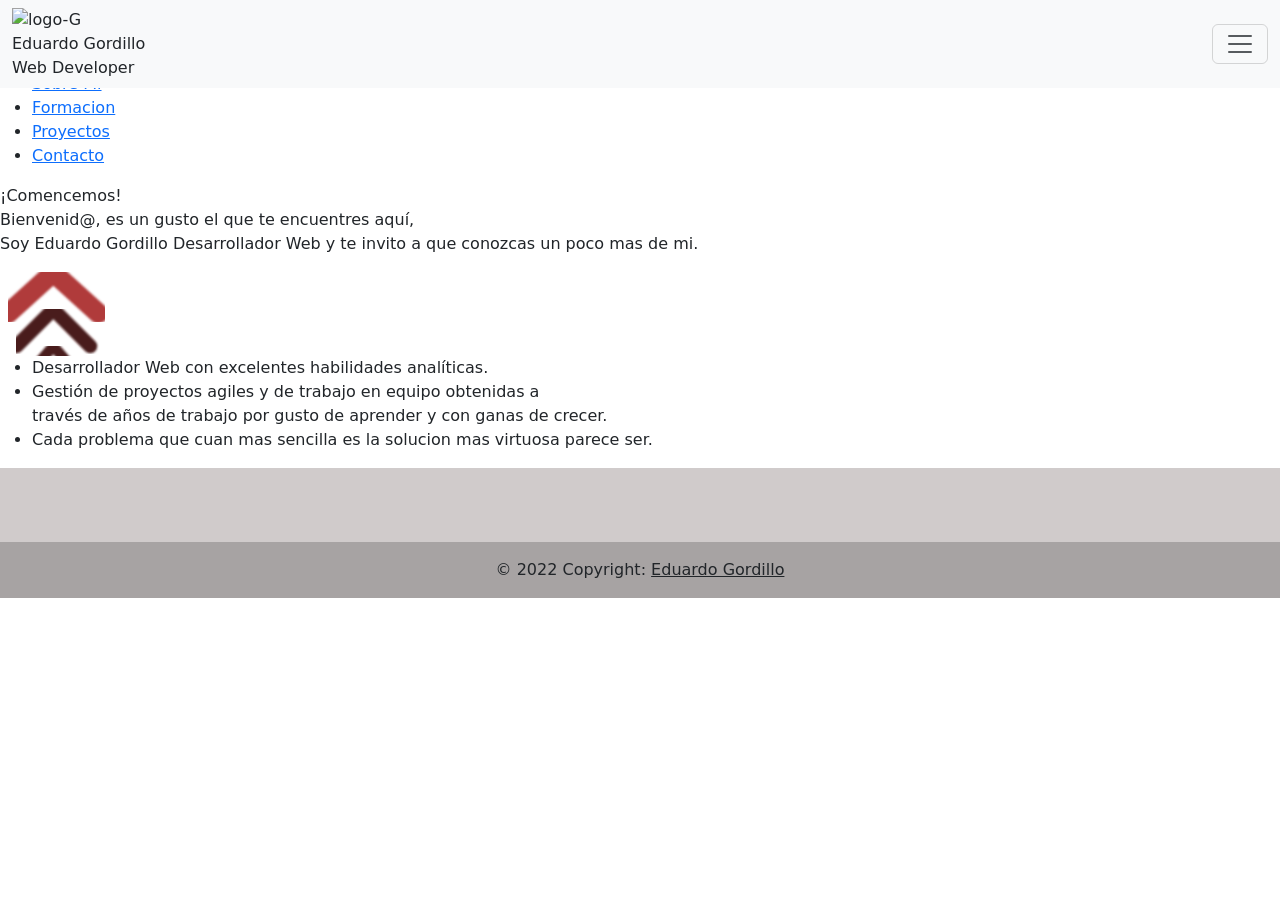
==== index.html @ 67e0288a "Cambio proyectos" ====
<head>
    <meta charset="UTF-8">
    <meta http-equiv="X-UA-Compatible" content="IE=edge">
    <meta name="viewport" content="width=device-width, initial-scale=1.0">
    <title>Portafolio_EduardoGordillo</title>
    <link rel="shortcut icon" href="/img/index/icon_G.ico">
    <link rel="stylesheet" href="/style/base/base.css">
    <link rel="stylesheet" href="/style/header.css">
    <link href="https://cdn.jsdelivr.net/npm/bootstrap@5.2.3/dist/css/bootstrap.min.css" rel="stylesheet"
        integrity="sha384-rbsA2VBKQhggwzxH7pPCaAqO46MgnOM80zW1RWuH61DGLwZJEdK2Kadq2F9CUG65" crossorigin="anonymous">

    <link
        href="https://fonts.googleapis.com/css2?family=Josefin+Sans:ital,wght@1,700&family=Montserrat:ital,wght@0,100;1,600&family=Mulish:wght@300;400;700&family=Rubik:ital,wght@1,600&display=swap"
        rel="stylesheet">


    <link rel="stylesheet" href="https://cdn.jsdelivr.net/npm/swiper@11/swiper-bundle.min.css" />


    <link rel="stylesheet" href="/style/index.css">
</head>

<body>
    <header>
        <div class="logo">
            <span class="logo__texto">
                <img class='logo__header' src="/img/index/logo-G.png" alt="logo-G">
                <div class="textos__header">
                    <div class="texto__nombre">Eduardo Gordillo</div>
                    <div class="texto__cargo">Web Developer</div>
                </div>

            </span>
            <nav class="menu">
                <ul class="menu__items">
                    <li><a class='menu__item activo' href="#">Sobre Mi</a></li>
                    <li><a class='menu__item' href="/screens/formacion.html">Formacion</a></li>
                    <li><a class='menu__item' href="/screens/proyectos.html">Proyectos</a></li>
                    <li><a class='menu__item' href="/screens/contacto.html">Contacto</a></li>

                </ul>
            </nav>
        </div>
        <nav class="navbar bg-light fixed-top">
            <div class="container-fluid">
                <span class="logo__texto">
                    <img class='logo__header' src="/img/index/logo-G.png" alt="logo-G">
                    <div class="textos__header">
                        <div class="texto__nombre">Eduardo Gordillo</div>
                        <div class="texto__cargo">Web Developer</div>
                    </div>
                </span>
                <button class="navbar-toggler boton__nav" type="button" data-bs-toggle="offcanvas"
                    data-bs-target="#offcanvasNavbar" aria-controls="offcanvasNavbar">
                    <span class="navbar-toggler-icon"></span>
                </button>
                <div class="offcanvas offcanvas-end" tabindex="-1" id="offcanvasNavbar"
                    aria-labelledby="offcanvasNavbarLabel">
                    <div class="offcanvas-header">
                        <span class="logo__texto">
                            <img class='logo__header' src="/img/index/logo-G.png" alt="logo-G">
                            <div class="textos__header">
                                <div class="texto__nombre">Eduardo Gordillo</div>
                                <div class="texto__cargo">Web Developer</div>
                            </div>

                        </span>
                        <button type="button" class="btn-close" data-bs-dismiss="offcanvas" aria-label="Close"></button>
                    </div>
                    <div class="offcanvas-body">
                        <ul class="navbar-nav justify-content-end flex-grow-1 pe-3">
                            <li class="nav-item">
                                <a class="nav-link active" aria-current="page" href="#">Sobre Mi</a>
                            </li>
                            <li class="nav-item">
                                <a class="nav-link" href="/screens/formacion.html">Formacion</a>
                            </li>
                            <li class="nav-item">
                                <a class="nav-link" href="/screens/proyectos.html">Proyectos</a>
                            </li>
                            <li class="nav-item">
                                <a class="nav-link" href="/screens/contacto.html">Contacto</a>
                            </li>

                    </div>
                </div>
            </div>
        </nav>
    </header>
    <main>
        <section class="presentacion">
            <div class="presentacion__img box">
                
            </div>
            <div class="presentacion__bienvenida box">
                <section class="bienvenida__box">
                    <div class="bienvenida__titulo flex--center">
                        <div>¡Comencemos!</div>
                    </div>
                    <div class="bienvenida__texto">
                        Bienvenid@, es un gusto el que te encuentres aquí, <br>
                        Soy Eduardo Gordillo Desarrollador Web y te invito a que conozcas un poco mas de mi.

                    </div>
                </section>

            </div>
            <div class="presentacion__svg box"><svg width="105" height="100" viewBox="0 0 128 92">
                    <defs>
                        <filter id="f1" x="0" y="0">
                            <feGaussianBlur in="SourceGraphic" stdDeviation="1" />
                        </filter>
                    </defs>
                    <polyline points="10,55 65,5 120,55  " fill="none" stroke-width="24" stroke="#b03a3a" 
                    stroke-linejoin="round" stroke-linecap="round" filter="url(#f1)" />
                    <polyline points="20,95 65,50 110,95" fill="none" stroke-width="17" stroke="#4a1c1c"
                        stroke-linejoin="miter" stroke-linecap="round" filter="url(#f1)" />
                    <polyline points="30,135 65,95 100,135" fill="none" stroke-width="13" stroke="#4a1c1c"
                        stroke-linejoin="miter" stroke-linecap="round" filter="url(#f1)" />
                </svg></div>
            <div class="presentacion__sobreMi box">
                <section class="texto__sobreMi">
                    <div class="descripcion__sobreMi box">
                        <ul class="list__sobreMi flex--center">
                            <li class="item__sobreMi box"><i class="fa-regular fa-circle-play"></i> Desarrollador Web con
                                excelentes habilidades analíticas.</li>
                            <li class="item__sobreMi box"><i class="fa-regular fa-circle-play"></i>
                                Gestión de proyectos agiles y de trabajo en equipo obtenidas a
                                <br> través de años
                                de trabajo por gusto de aprender y con ganas de crecer.
                            </li>
                            <li class="item__sobreMi box"><i class="fa-regular fa-circle-play"></i>
                                Cada problema que cuan mas sencilla es la solucion mas virtuosa parece ser.
                            </li>
                        </ul>

                    </div>

                </section>
            </div>

        </section>


    </main>
    <footer class="text-center text-white" style="background-color: #d0cbcb;">
        
        <div class="container pt-4">
        
          <section class="mb-4">
            <a
              class="btn btn-link btn-floating btn-lg text-dark m-1"
              href="https://www.facebook.com/edward.gordillo.9/?viewas=100000686899395&show_switched_toast=0&show_invite_to_follow=0&show_switched_tooltip=0&show_podcast_settings=0&show_community_transition=0&show_community_review_changes=0&show_community_rollback=0&show_follower_visibility_disclosure=0"
              role="button"
              data-mdb-ripple-color="dark"
              ><i class="fab fa-facebook-f"></i
            ></a>
      
           
      
         
            <a
              class="btn btn-link btn-floating btn-lg text-dark m-1"
              href="#!"
              role="button"
              data-mdb-ripple-color="dark"
              ><i class="fab fa-google"></i
            ></a>
      
            
            <a
              class="btn btn-link btn-floating btn-lg text-dark m-1"
              href="https://www.instagram.com/eduardo.gordillo.9/"
              role="button"
              data-mdb-ripple-color="dark"
              ><i class="fab fa-instagram"></i
            ></a>
      
            <a
              class="btn btn-link btn-floating btn-lg text-dark m-1"
              href="https://www.linkedin.com/in/eduardo-gordillo-613478229/"
              role="button"
              data-mdb-ripple-color="dark"
              ><i class="fab fa-linkedin"></i
            ></a>
          
            <a
              class="btn btn-link btn-floating btn-lg text-dark m-1"
              href="https://github.com/EduardoGordillo"
              role="button"
              data-mdb-ripple-color="dark"
              ><i class="fab fa-github"></i
            ></a>
          </section>
          
        </div>
        <div class="text-center text-dark p-3" style="background-color: rgba(0, 0, 0, 0.2);">
          © 2022 Copyright:
          <a class="text-dark" href="#">Eduardo Gordillo</a>
        </div>
   
      </footer>
    <script src="https://kit.fontawesome.com/59a418c13a.js" crossorigin="anonymous"></script>
    <script src="https://cdn.jsdelivr.net/npm/bootstrap@5.2.3/dist/js/bootstrap.bundle.min.js"
        integrity="sha384-kenU1KFdBIe4zVF0s0G1M5b4hcpxyD9F7jL+jjXkk+Q2h455rYXK/7HAuoJl+0I4"
        crossorigin="anonymous"></script>


        <script src="https://cdn.jsdelivr.net/npm/swiper@11/swiper-bundle.min.js"></script>

</body>


</html>
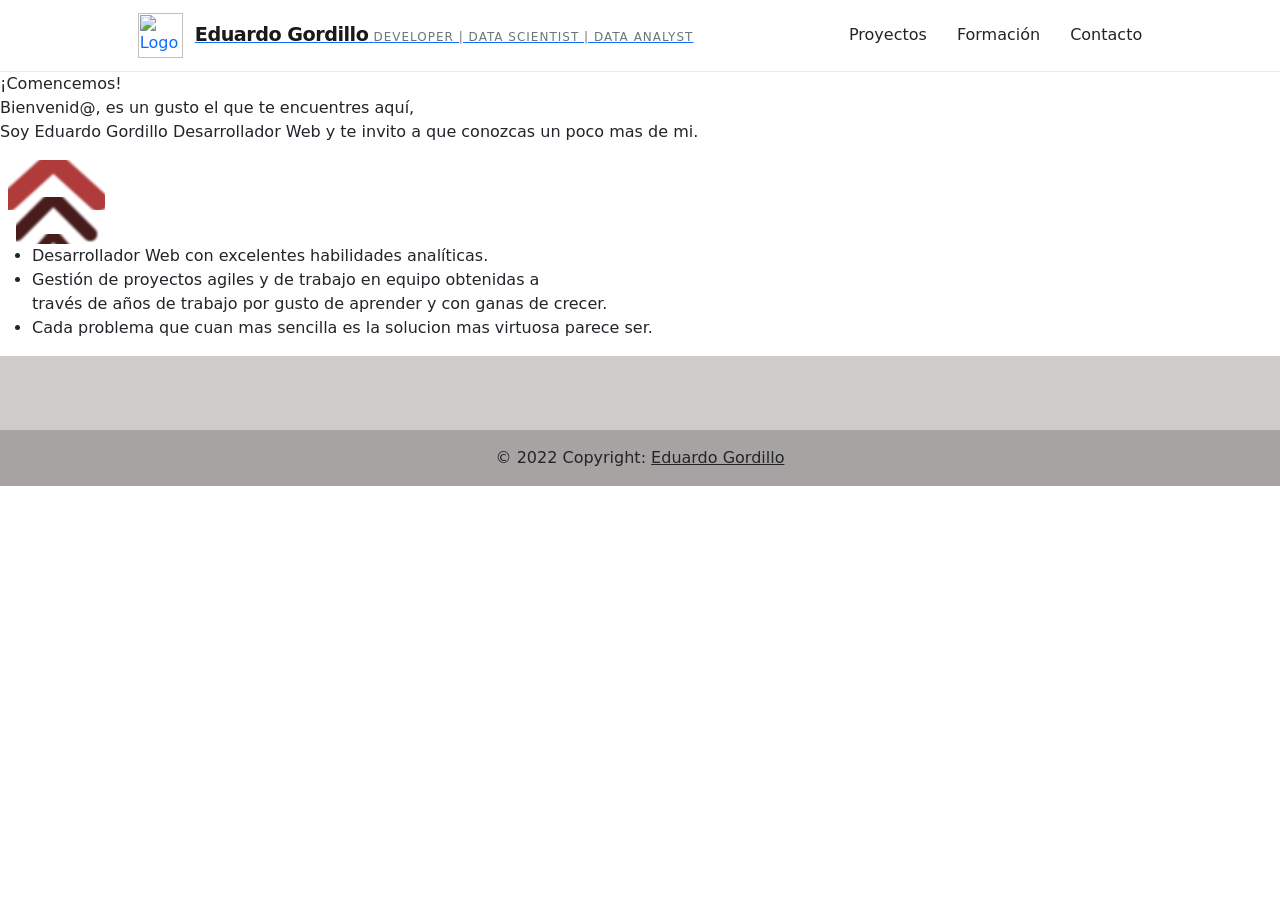
==== commit fc32af8f: "header" ====
--- a/index.html
+++ b/index.html
@@ -24,70 +24,7 @@
 
 <body>
     <header>
-        <div class="logo">
-            <span class="logo__texto">
-                <img class='logo__header' src="/img/index/logo-G.png" alt="logo-G">
-                <div class="textos__header">
-                    <div class="texto__nombre">Eduardo Gordillo</div>
-                    <div class="texto__cargo">Web Developer</div>
-                </div>
-
-            </span>
-            <nav class="menu">
-                <ul class="menu__items">
-                    <li><a class='menu__item activo' href="#">Sobre Mi</a></li>
-                    <li><a class='menu__item' href="/screens/formacion.html">Formacion</a></li>
-                    <li><a class='menu__item' href="/screens/proyectos.html">Proyectos</a></li>
-                    <li><a class='menu__item' href="/screens/contacto.html">Contacto</a></li>
-
-                </ul>
-            </nav>
-        </div>
-        <nav class="navbar bg-light fixed-top">
-            <div class="container-fluid">
-                <span class="logo__texto">
-                    <img class='logo__header' src="/img/index/logo-G.png" alt="logo-G">
-                    <div class="textos__header">
-                        <div class="texto__nombre">Eduardo Gordillo</div>
-                        <div class="texto__cargo">Web Developer</div>
-                    </div>
-                </span>
-                <button class="navbar-toggler boton__nav" type="button" data-bs-toggle="offcanvas"
-                    data-bs-target="#offcanvasNavbar" aria-controls="offcanvasNavbar">
-                    <span class="navbar-toggler-icon"></span>
-                </button>
-                <div class="offcanvas offcanvas-end" tabindex="-1" id="offcanvasNavbar"
-                    aria-labelledby="offcanvasNavbarLabel">
-                    <div class="offcanvas-header">
-                        <span class="logo__texto">
-                            <img class='logo__header' src="/img/index/logo-G.png" alt="logo-G">
-                            <div class="textos__header">
-                                <div class="texto__nombre">Eduardo Gordillo</div>
-                                <div class="texto__cargo">Web Developer</div>
-                            </div>
-
-                        </span>
-                        <button type="button" class="btn-close" data-bs-dismiss="offcanvas" aria-label="Close"></button>
-                    </div>
-                    <div class="offcanvas-body">
-                        <ul class="navbar-nav justify-content-end flex-grow-1 pe-3">
-                            <li class="nav-item">
-                                <a class="nav-link active" aria-current="page" href="#">Sobre Mi</a>
-                            </li>
-                            <li class="nav-item">
-                                <a class="nav-link" href="/screens/formacion.html">Formacion</a>
-                            </li>
-                            <li class="nav-item">
-                                <a class="nav-link" href="/screens/proyectos.html">Proyectos</a>
-                            </li>
-                            <li class="nav-item">
-                                <a class="nav-link" href="/screens/contacto.html">Contacto</a>
-                            </li>
-
-                    </div>
-                </div>
-            </div>
-        </nav>
+        <div id="main-header"></div>
     </header>
     <main>
         <section class="presentacion">
@@ -209,7 +146,7 @@
 
 
         <script src="https://cdn.jsdelivr.net/npm/swiper@11/swiper-bundle.min.js"></script>
-
+      <script src="/js/header.js"></script>
 </body>
 
 
--- a/style/header.css
+++ b/style/header.css
@@ -0,0 +1,129 @@
+/* --- Estructura Base y Reset --- */
+.main-site-header {
+    width: 100%;
+    background: rgba(255, 255, 255, 0.95); /* Un toque de transparencia */
+    backdrop-filter: blur(10px); /* Efecto de desenfoque moderno */
+    border-bottom: 1px solid rgba(0, 0, 0, 0.08);
+    padding: 0.8rem 0;
+    position: sticky; /* El header se queda arriba al hacer scroll */
+    top: 0;
+    z-index: 2000;
+    transition: all 0.3s ease;
+}
+
+.header-top {
+    display: flex;
+    justify-content: space-between;
+    align-items: center;
+    padding: 0 5%;
+    max-width: 1400px;
+    margin: 0 auto;
+}
+
+/* --- Logo y Branding --- */
+.logo {
+    display: flex;
+    align-items: center;
+    gap: 12px;
+}
+
+.logo img {
+    height: 45px;
+    width: auto;
+    object-fit: contain;
+}
+
+.logo-text .name {
+    font-weight: 800;
+    font-size: 1.2rem;
+    letter-spacing: -0.5px;
+    color: #1a1a1a;
+    margin: 0;
+}
+
+.logo-text .role {
+    font-size: 0.75rem;
+    text-transform: uppercase;
+    letter-spacing: 1px;
+    color: #6c757d;
+    margin: 0;
+}
+
+/* --- Navegación Moderna --- */
+.nav-menu {
+    display: flex;
+    gap: 30px;
+    padding: 0;
+    margin: 0;
+}
+
+.nav-link {
+    text-decoration: none;
+    color: #495057;
+    font-weight: 600;
+    font-size: 0.95rem;
+    padding: 8px 12px;
+    border-radius: 8px;
+    transition: all 0.3s cubic-bezier(0.4, 0, 0.2, 1);
+    position: relative;
+}
+
+/* --- Efectos de Interacción (Hover) --- */
+.nav-link:hover {
+    color: #0d6efd; /* Tu color principal */
+    background-color: rgba(13, 110, 253, 0.08); /* Fondo suave al pasar el mouse */
+    transform: translateY(-2px); /* Sutil elevación */
+}
+
+/* Línea de énfasis debajo del link (Efecto elegante) */
+.nav-link::after {
+    content: '';
+    position: absolute;
+    bottom: 0;
+    left: 50%;
+    width: 0;
+    height: 2px;
+    background-color: #0d6efd;
+    transition: all 0.3s ease;
+    transform: translateX(-50%);
+}
+
+.nav-link:hover::after {
+    width: 70%;
+}
+
+/* --- Ajustes para Móviles (Responsivo) --- */
+@media (max-width: 992px) {
+    .header-top {
+        padding: 0 15px;
+    }
+
+    .nav-menu {
+        gap: 15px;
+    }
+
+    .nav-link {
+        font-size: 0.85rem;
+        padding: 6px 10px;
+    }
+
+    .logo-text .name {
+        font-size: 1.1rem;
+    }
+}
+
+/* --- Animación de entrada suave --- */
+@keyframes fadeInDown {
+    from {
+    opacity: 0;
+    transform: translateY(-10px);
+    }
+    to {
+    opacity: 1;
+    transform: translateY(0);
+    }
+    }
+
+.main-site-header {
+    animation: fadeInDown 0.6s ease forwards;
+}
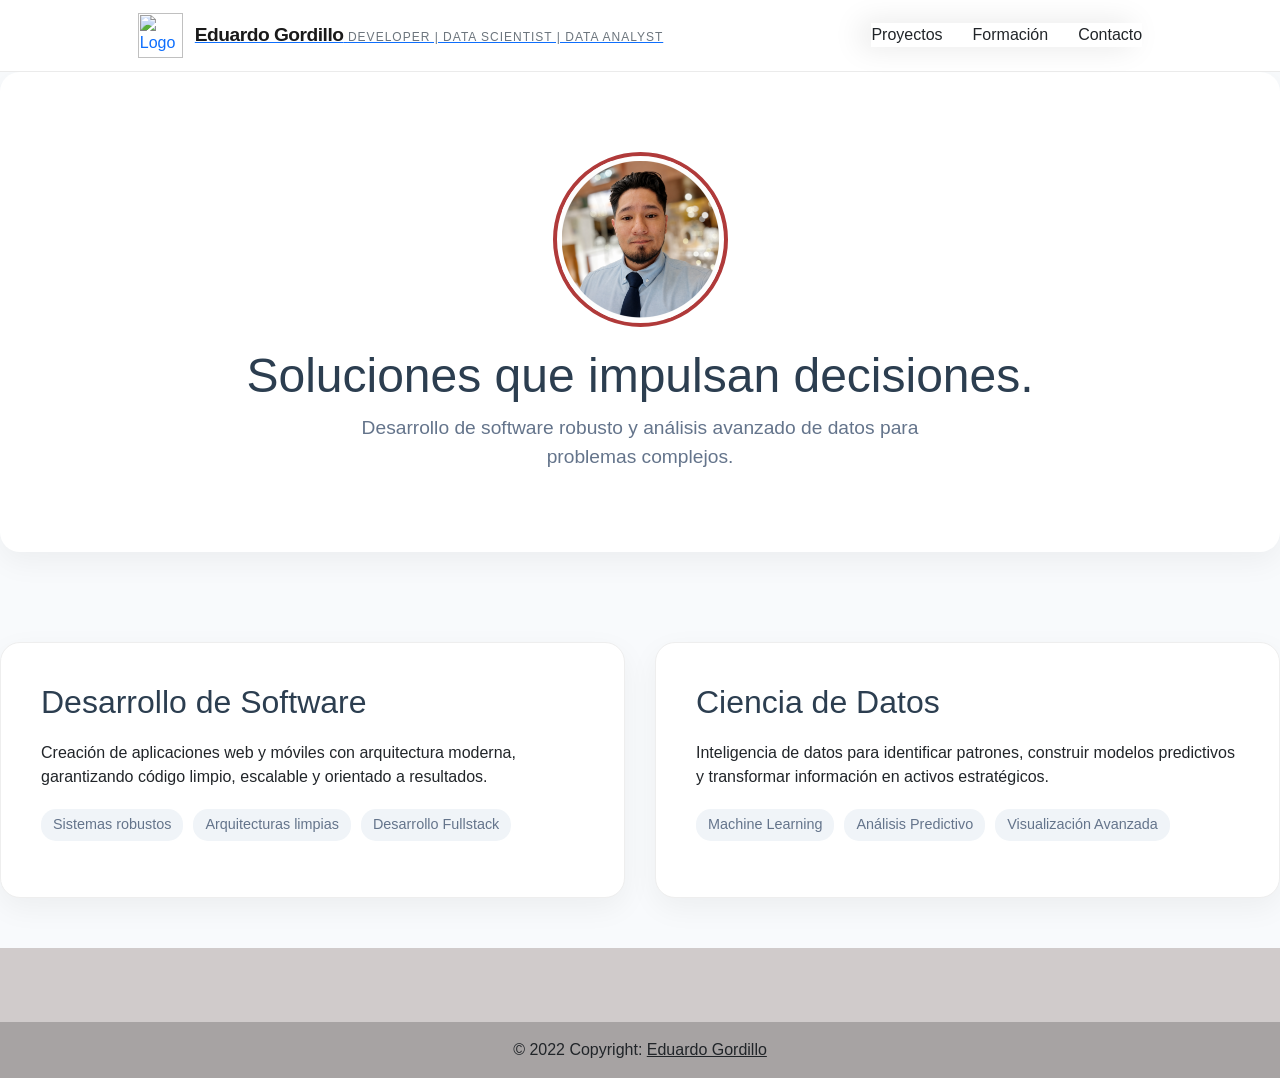
==== commit 72b3a674: "pagina principal" ====
--- a/index.html
+++ b/index.html
@@ -18,7 +18,7 @@
 
     <link rel="stylesheet" href="https://cdn.jsdelivr.net/npm/swiper@11/swiper-bundle.min.css" />
 
-
+    
     <link rel="stylesheet" href="/style/index.css">
 </head>
 
@@ -26,62 +26,40 @@
     <header>
         <div id="main-header"></div>
     </header>
-    <main>
-        <section class="presentacion">
-            <div class="presentacion__img box">
-                
+  <!-- SECCIÓN HERO CON FOTO -->
+    <section class="hero">
+        <div class="container">
+            <!-- Aquí va tu foto -->
+            <div class="profile-image">
+                <img src="/img/index/profile.png" alt="Eduardo Gordillo">
             </div>
-            <div class="presentacion__bienvenida box">
-                <section class="bienvenida__box">
-                    <div class="bienvenida__titulo flex--center">
-                        <div>¡Comencemos!</div>
-                    </div>
-                    <div class="bienvenida__texto">
-                        Bienvenid@, es un gusto el que te encuentres aquí, <br>
-                        Soy Eduardo Gordillo Desarrollador Web y te invito a que conozcas un poco mas de mi.
+            <h1 class="title-principal">Soluciones que impulsan decisiones.</h1>
+            <p class="subtitle">Desarrollo de software robusto y análisis avanzado de datos para problemas complejos.</p>
+        </div>
+    </section>
 
-                    </div>
-                </section>
+    <!-- SECCIÓN DE PILARES (Las dos grandes columnas) -->
+    <section class="pillars-grid">
+        <div class="pillar-card">
+            <h2 class="title-large">Desarrollo de Software</h2>
+            <p>Creación de aplicaciones web y móviles con arquitectura moderna, garantizando código limpio, escalable y orientado a resultados.</p>
+            <ul class="tech-list">
+                <li>Sistemas robustos</li>
+                <li>Arquitecturas limpias</li>
+                <li>Desarrollo Fullstack</li>
+            </ul>
+        </div>
 
-            </div>
-            <div class="presentacion__svg box"><svg width="105" height="100" viewBox="0 0 128 92">
-                    <defs>
-                        <filter id="f1" x="0" y="0">
-                            <feGaussianBlur in="SourceGraphic" stdDeviation="1" />
-                        </filter>
-                    </defs>
-                    <polyline points="10,55 65,5 120,55  " fill="none" stroke-width="24" stroke="#b03a3a" 
-                    stroke-linejoin="round" stroke-linecap="round" filter="url(#f1)" />
-                    <polyline points="20,95 65,50 110,95" fill="none" stroke-width="17" stroke="#4a1c1c"
-                        stroke-linejoin="miter" stroke-linecap="round" filter="url(#f1)" />
-                    <polyline points="30,135 65,95 100,135" fill="none" stroke-width="13" stroke="#4a1c1c"
-                        stroke-linejoin="miter" stroke-linecap="round" filter="url(#f1)" />
-                </svg></div>
-            <div class="presentacion__sobreMi box">
-                <section class="texto__sobreMi">
-                    <div class="descripcion__sobreMi box">
-                        <ul class="list__sobreMi flex--center">
-                            <li class="item__sobreMi box"><i class="fa-regular fa-circle-play"></i> Desarrollador Web con
-                                excelentes habilidades analíticas.</li>
-                            <li class="item__sobreMi box"><i class="fa-regular fa-circle-play"></i>
-                                Gestión de proyectos agiles y de trabajo en equipo obtenidas a
-                                <br> través de años
-                                de trabajo por gusto de aprender y con ganas de crecer.
-                            </li>
-                            <li class="item__sobreMi box"><i class="fa-regular fa-circle-play"></i>
-                                Cada problema que cuan mas sencilla es la solucion mas virtuosa parece ser.
-                            </li>
-                        </ul>
-
-                    </div>
-
-                </section>
-            </div>
-
-        </section>
-
-
-    </main>
+        <div class="pillar-card">
+            <h2 class="title-large">Ciencia de Datos</h2>
+            <p>Inteligencia de datos para identificar patrones, construir modelos predictivos y transformar información en activos estratégicos.</p>
+            <ul class="tech-list">
+                <li>Machine Learning</li>
+                <li>Análisis Predictivo</li>
+                <li>Visualización Avanzada</li>
+            </ul>
+        </div>
+    </section>
     <footer class="text-center text-white" style="background-color: #d0cbcb;">
         
         <div class="container pt-4">
--- a/style/header.css
+++ b/style/header.css
@@ -92,25 +92,123 @@
     width: 70%;
 }
 
-/* --- Ajustes para Móviles (Responsivo) --- */
+/* Estilo de las líneas del botón (puedes ajustar el color según tu marca) */
+.menu-toggle {
+    display: none; /* Se mantiene oculto en desktop */
+    padding: 0;
+    margin: 0;
+}
+
+.hamburger {
+    display: block;
+    width: 30px;
+    height: 24px;
+    position: relative;
+    background-color: transparent; /* Eliminamos el cuadro negro */
+     transition: all 0.3s ease-in-out;
+}
+
+.hamburger span {
+    display: block;
+    position: relative;
+    height: 3px;
+    width: 100%;
+    background-color: #2d3436; /* Color sólido para las líneas sin fondo de caja */
+    margin-bottom: 6px;
+    border-radius: 2px;
+}
+
+.hamburger span:nth-child(2) {
+    margin-bottom: 0;
+}
+
+.nav-menu {
+    transition: right 0.4s cubic-bezier(0.4, 0, 0.2, 1);
+    z-index: 999;
+    box-shadow: -10px 0 30px rgba(0,0,0,0.1);
+    /* Eliminamos visibility y pointer-events aquí para evitar conflictos con la clase .active */
+}
+.hamburger:hover {
+    transform: scale(1.1); /* Sutil aumento de tamaño */
+}
+
+.hamburger:hover span {
+    filter: brightness(1.2); /* Resalta el color del gradiente/líneas al pasar el mouse */
+}
+
+/* Ajuste para móviles menores a 992px */
 @media (max-width: 992px) {
+ .menu-toggle {
+    display: block !important;
+    position: relative;
+    z-index: 1001;
+    padding: 10px;
+    background: #000000;
+    background: radial-gradient(circle,rgba(0, 0, 0, 1) 3%, rgba(246, 231, 214, 1) 2%, rgba(255, 240, 240, 1) 50%, rgba(227, 230, 255, 1) 76%, rgba(255, 255, 255, 1) 100%);
+    border-radius: 22px;
+    color: #fff;
+    font-size: 24px;
+    text-align: center;
+    transition: all 0.5s ease-in-out;
+
+    border: none;
+    cursor: pointer;
+  }
+    .menu-toggle.active .hamburger {
+    animation: pulseActive 1s infinite alternate;
+    background: #000000;
+    background: radial-gradient(circle,rgba(0, 0, 0, 1) 2%, rgba(246, 231, 214, 1) 4%, rgba(255, 240, 240, 1) 50%, rgba(227, 230, 255, 1) 76%, rgba(33, 237, 255, 1) 93%, rgba(0, 238, 255, 1) 100%);
+}
+
+    .nav-menu {
+        /* Cambiamos de 'fixed' y '100vh' a un estilo que solo cubra su contenido */
+        position: fixed;
+        top: 0;
+        right: -300px; /* Ajustamos el desfase inicial según el ancho esperado */
+        width: auto;    /* El menú ahora solo ocupa lo que necesiten sus links */
+        height: auto;   /* No ocupa toda la altura de la pantalla */
+        padding: 2rem;  /* Añadimos padding interno para que no esté pegado a los bordes */
+        background: #ffffff;
+        border-radius: 15px; /* Opcional: redondeamos las esquinas para un look más limpio */
+        flex-direction: column;
+        justify-content: center;
+        align-items: center;
+        gap: 30px;
+        transition: right 0.4s cubic-bezier(0.4, 0, 0.2, 1);
+        z-index: 999;
+        box-shadow: -5px 0 20px rgba(0,0,0,0.15);
+    }
+
+
+    /* Cuando el menú está activo (se añade clase .active por JS) */
+    .nav-menu.active {
+        display: flex;
+        right: 0 !important; /* Se despliega el menú */
+        visibility: visible; /* El menú "aparece" y se vuelve interactivo */
+        pointer-events: auto; /* Permite hacer clic en los enlaces */
+        background: #ffffff;
+         padding: 5rem;
+background: radial-gradient(circle,rgba(255, 255, 255, 1) 0%, rgba(227, 230, 255, 1) 98%, rgba(13, 110, 253, 1) 100%);
+        
+    }
+
+    .nav-link {
+        font-size: 1.5rem; /* Aumenta tamaño para mejor experiencia táctil */
+        padding: 10px 20px;
+    }
+
+    /* Ajuste de diseño del header en móvil */
     .header-top {
-        padding: 0 15px;
-    }
-
-    .nav-menu {
-        gap: 15px;
-    }
-
-    .nav-link {
-        font-size: 0.85rem;
-        padding: 6px 10px;
-    }
-
-    .logo-text .name {
-        font-size: 1.1rem;
-    }
-}
+        display: flex;
+        justify-content: space-between;
+        align-items: center;
+    }
+    .menu-toggle {
+        display: block !important;
+        z-index: 1001;
+        position: relative;
+        padding: 0.5rem;
+}}
 
 /* --- Animación de entrada suave --- */
 @keyframes fadeInDown {
@@ -124,6 +222,16 @@
     }
     }
 
+@keyframes pulseActive {
+    from {
+        transform: scale(1);
+    }
+    to {
+        transform: scale(1.05);
+        filter: brightness(1.3);
+    }
+}
 .main-site-header {
     animation: fadeInDown 0.6s ease forwards;
-}+}
+
--- a/style/index.css
+++ b/style/index.css
@@ -0,0 +1,190 @@
+html, body {
+    max-width: 100%;
+    overflow-x: hidden;
+    position: relative;
+}
+
+/* Asegurar que el contenedor principal no genere scroll lateral */
+main, .wrapper, #app { /* Ajusta estas clases según tu estructura real */
+    overflow-x: hidden;
+    width: 100%;
+}
+
+/* Reset y variables básicas */
+:root {
+    --primary-color: #2c3e50; /* Azul oscuro elegante */
+    --accent-color: #b03a3a;  /* Tu rojo/marrón, pero usado con moderación */
+    --bg-light: #f8fafc;
+    --text-gray: #64748b;
+    --white: #ffffff;
+}
+
+body {
+    margin: 0;
+    background-color: var(--bg-light);
+    font-family: 'Segoe UI', Roboto, Helvetica, Arial, sans-serif;
+}
+
+main {
+    max-width: 1200px;
+    margin: 0 auto;
+    padding: 40px 20px;
+}
+
+/* Hero Section */
+.profile-image {
+    width: 175px; /* Ajusta según tu preferencia */
+    height: 175px;
+    margin: 0 auto 20px;
+    border-radius: 50%; /* Hace la foto circular */
+    padding: 5px;
+    border: 4px solid var(--accent-color); /* Un borde con tu color corporativo */
+    overflow: hidden;
+}
+
+.profile-image img {
+    width: 100%;
+    height: 100%;
+    object-fit: cover;
+}
+
+/* Ajuste de las Tarjetas de Pilares */
+.pillars-grid {
+    display: grid;
+    grid-template-columns: 1fr 1fr; /* Divide la pantalla en dos partes iguales */
+    gap: 30px;
+    padding: 50px 0;
+}
+
+.pillar-card {
+    padding: 40px;
+    background: white;
+    border-radius: 20px;
+    box-shadow: 0 10px 30px rgba(0,0,0,0.05);
+    border: 1px solid #eee;
+}
+
+.title-large {
+    font-size: 2rem;
+    color: var(--primary-color);
+    margin-bottom: 20px;
+}
+
+/* Listas de tecnologías (opcional, para rellenar con contenido útil) */
+.tech-list {
+    list-style: none;
+    padding: 0;
+    margin-top: 20px;
+    display: flex;
+    flex-wrap: wrap;
+    gap: 10px;
+}
+
+.tech-list li {
+    background: #f0f4f8;
+    padding: 5px 12px;
+    border-radius: 15px;
+    font-size: 0.9rem;
+    color: var(--text-gray);
+}
+
+.hero {
+    text-align: center;
+    padding: 80px 0;
+    background: var(--white);
+    border-radius: 20px;
+    box-shadow: 0 10px 30px rgba(0,0,0,0.05);
+    margin-bottom: 40px;
+}
+
+.title-principal {
+    font-size: 3rem;
+    color: var(--primary-color);
+    margin-bottom: 10px;
+}
+
+.subtitle {
+    font-size: 1.2rem;
+    color: var(--text-gray);
+    max-width: 600px;
+    margin: 0 auto;
+}
+
+/* Grid de Capacidades */
+.expertise-grid {
+    display: grid;
+    grid-template-columns: repeat(auto-fit, minmax(300px, 1fr));
+    gap: 25px;
+    margin-bottom: 60px;
+}
+
+.card {
+    padding: 40px;
+    background: var(--white);
+    border-radius: 15px;
+    border: 1px solid #e2e8f0;
+    transition: all 0.3s ease;
+}
+
+.card:hover {
+    transform: translateY(-5px);
+    border-color: var(--accent-color);
+}
+
+.card h3 {
+    color: var(--primary-color);
+    margin-bottom: 15px;
+}
+
+/* Secciones de Contenido (Desarrollo y Data) */
+.content-block {
+    padding: 60px;
+    border-radius: 20px;
+    background: var(--white);
+    margin-bottom: 30px;
+    position: relative;
+    overflow: hidden;
+}
+
+.content-block::before {
+    content: "";
+    position: absolute;
+    top: 0; left: 0; width: 5px; height: 100%;
+    background: var(--accent-color); /* Una línea lateral de color para dar estilo */
+}
+
+.content-block h2 {
+    font-size: 2rem;
+    color: var(--primary-color);
+    margin-bottom: 20px;
+}
+
+.content-block p {
+    line-height: 1.8;
+    color: var(--text-gray);
+    max-width: 700px;
+}
+
+/* Footer / Social Bar */
+.social-bar {
+    text-align: center;
+    padding: 40px;
+    background: #2c3e50; /* Fondo oscuro para contraste */
+    border-radius: 15px;
+}
+
+.social-bar a {
+    color: white;
+    font-size: 1.5rem;
+    margin: 0 15px;
+    transition: color 0.3s;
+}
+
+.social-bar a:hover {
+    color: var(--accent-color);
+}
+@media (max-width: 768px) {
+    .pillars-grid {
+        grid-template-columns: 1fr; /* En el móvil, las tarjetas se ponen una debajo de otra */
+    }
+}
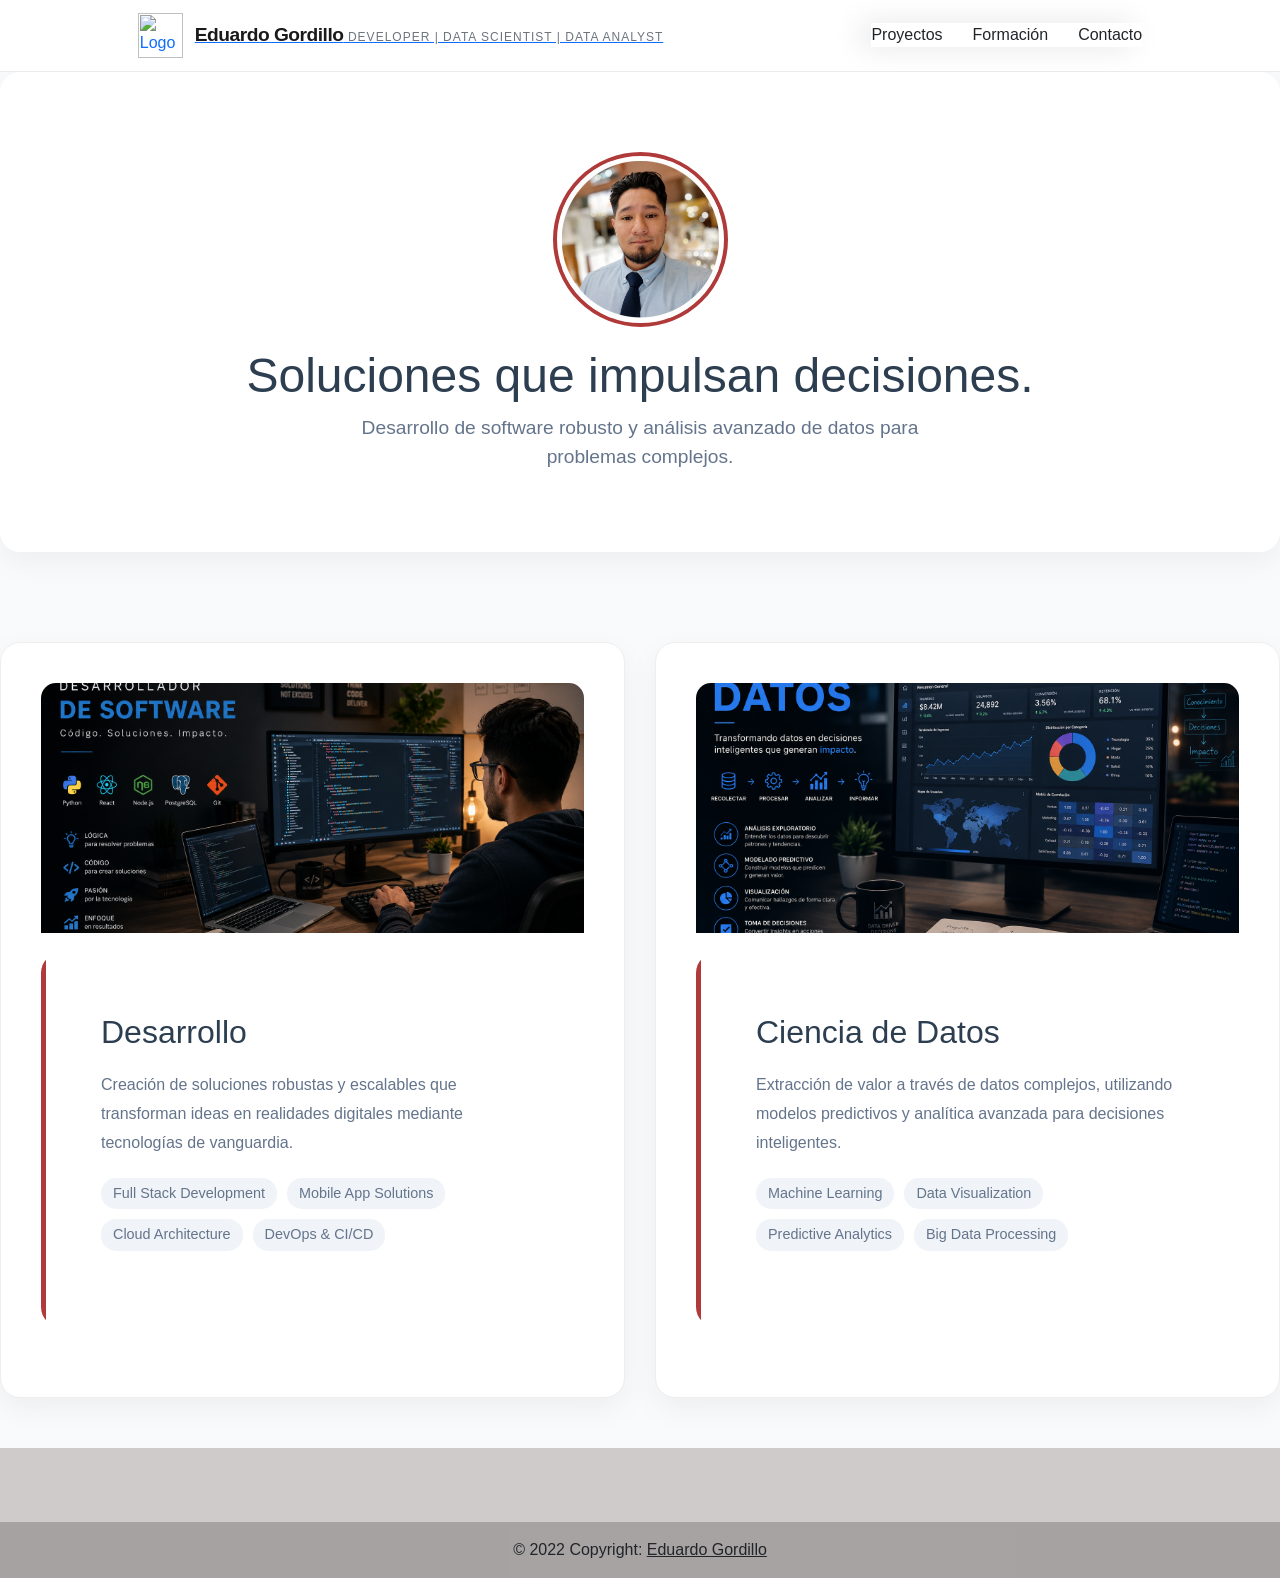
==== commit 6c936141: "imagen card y movimiento cards" ====
--- a/index.html
+++ b/index.html
@@ -1,130 +1,117 @@
+<head>
+  <meta charset="UTF-8">
+  <meta http-equiv="X-UA-Compatible" content="IE=edge">
+  <meta name="viewport" content="width=device-width, initial-scale=1.0">
+  <title>Portafolio_EduardoGordillo</title>
+  <link rel="shortcut icon" href="/img/index/icon_G.ico">
+  <link rel="stylesheet" href="/style/base/base.css">
+  <link rel="stylesheet" href="/style/header.css">
+  <link href="https://cdn.jsdelivr.net/npm/bootstrap@5.2.3/dist/css/bootstrap.min.css" rel="stylesheet"
+    integrity="sha384-rbsA2VBKQhggwzxH7pPCaAqO46MgnOM80zW1RWuH61DGLwZJEdK2Kadq2F9CUG65" crossorigin="anonymous">
+
+  <link
+    href="https://fonts.googleapis.com/css2?family=Josefin+Sans:ital,wght@1,700&family=Montserrat:ital,wght@0,100;1,600&family=Mulish:wght@300;400;700&family=Rubik:ital,wght@1,600&display=swap"
+    rel="stylesheet">
 
 
-<head>
-    <meta charset="UTF-8">
-    <meta http-equiv="X-UA-Compatible" content="IE=edge">
-    <meta name="viewport" content="width=device-width, initial-scale=1.0">
-    <title>Portafolio_EduardoGordillo</title>
-    <link rel="shortcut icon" href="/img/index/icon_G.ico">
-    <link rel="stylesheet" href="/style/base/base.css">
-    <link rel="stylesheet" href="/style/header.css">
-    <link href="https://cdn.jsdelivr.net/npm/bootstrap@5.2.3/dist/css/bootstrap.min.css" rel="stylesheet"
-        integrity="sha384-rbsA2VBKQhggwzxH7pPCaAqO46MgnOM80zW1RWuH61DGLwZJEdK2Kadq2F9CUG65" crossorigin="anonymous">
-
-    <link
-        href="https://fonts.googleapis.com/css2?family=Josefin+Sans:ital,wght@1,700&family=Montserrat:ital,wght@0,100;1,600&family=Mulish:wght@300;400;700&family=Rubik:ital,wght@1,600&display=swap"
-        rel="stylesheet">
+  <link rel="stylesheet" href="https://cdn.jsdelivr.net/npm/swiper@11/swiper-bundle.min.css" />
 
 
-    <link rel="stylesheet" href="https://cdn.jsdelivr.net/npm/swiper@11/swiper-bundle.min.css" />
-
-    
-    <link rel="stylesheet" href="/style/index.css">
+  <link rel="stylesheet" href="/style/index.css">
 </head>
 
 <body>
-    <header>
-        <div id="main-header"></div>
-    </header>
+  <header>
+    <div id="main-header"></div>
+  </header>
   <!-- SECCIÓN HERO CON FOTO -->
-    <section class="hero">
-        <div class="container">
-            <!-- Aquí va tu foto -->
-            <div class="profile-image">
-                <img src="/img/index/profile.png" alt="Eduardo Gordillo">
-            </div>
-            <h1 class="title-principal">Soluciones que impulsan decisiones.</h1>
-            <p class="subtitle">Desarrollo de software robusto y análisis avanzado de datos para problemas complejos.</p>
-        </div>
-    </section>
+  <section class="hero">
+    <div class="container">
+      <!-- Aquí va tu foto -->
+      <div class="profile-image">
+        <img src="/img/index/profile.png" alt="Eduardo Gordillo">
+      </div>
+      <h1 class="title-principal">Soluciones que impulsan decisiones.</h1>
+      <p class="subtitle">Desarrollo de software robusto y análisis avanzado de datos para problemas complejos.</p>
+    </div>
+  </section>
 
-    <!-- SECCIÓN DE PILARES (Las dos grandes columnas) -->
-    <section class="pillars-grid">
-        <div class="pillar-card">
-            <h2 class="title-large">Desarrollo de Software</h2>
-            <p>Creación de aplicaciones web y móviles con arquitectura moderna, garantizando código limpio, escalable y orientado a resultados.</p>
-            <ul class="tech-list">
-                <li>Sistemas robustos</li>
-                <li>Arquitecturas limpias</li>
-                <li>Desarrollo Fullstack</li>
-            </ul>
-        </div>
+  <!-- SECCIÓN DE PILARES (Las dos grandes columnas) -->
+  <section class="pillars-grid">
+    <!-- Sección Desarrollo -->
+    <div class="pillar-card">
+      <img src="/img/index/DesarroloSoftware.png" alt="Desarrollo" class="pillar-image">
+      <div class="content-block">
+        <h3 class="title-large">Desarrollo</h3>
+        <p>Creación de soluciones robustas y escalables que transforman ideas en realidades digitales mediante
+          tecnologías de vanguardia.</p>
+        <ul class="tech-list">
+          <li>Full Stack Development</li>
+          <li>Mobile App Solutions</li>
+          <li>Cloud Architecture</li>
+          <li>DevOps & CI/CD</li>
+        </ul>
+      </div>
+    </div>
 
-        <div class="pillar-card">
-            <h2 class="title-large">Ciencia de Datos</h2>
-            <p>Inteligencia de datos para identificar patrones, construir modelos predictivos y transformar información en activos estratégicos.</p>
-            <ul class="tech-list">
-                <li>Machine Learning</li>
-                <li>Análisis Predictivo</li>
-                <li>Visualización Avanzada</li>
-            </ul>
-        </div>
-    </section>
-    <footer class="text-center text-white" style="background-color: #d0cbcb;">
-        
-        <div class="container pt-4">
-        
-          <section class="mb-4">
-            <a
-              class="btn btn-link btn-floating btn-lg text-dark m-1"
-              href="https://www.facebook.com/edward.gordillo.9/?viewas=100000686899395&show_switched_toast=0&show_invite_to_follow=0&show_switched_tooltip=0&show_podcast_settings=0&show_community_transition=0&show_community_review_changes=0&show_community_rollback=0&show_follower_visibility_disclosure=0"
-              role="button"
-              data-mdb-ripple-color="dark"
-              ><i class="fab fa-facebook-f"></i
-            ></a>
-      
-           
-      
-         
-            <a
-              class="btn btn-link btn-floating btn-lg text-dark m-1"
-              href="#!"
-              role="button"
-              data-mdb-ripple-color="dark"
-              ><i class="fab fa-google"></i
-            ></a>
-      
-            
-            <a
-              class="btn btn-link btn-floating btn-lg text-dark m-1"
-              href="https://www.instagram.com/eduardo.gordillo.9/"
-              role="button"
-              data-mdb-ripple-color="dark"
-              ><i class="fab fa-instagram"></i
-            ></a>
-      
-            <a
-              class="btn btn-link btn-floating btn-lg text-dark m-1"
-              href="https://www.linkedin.com/in/eduardo-gordillo-613478229/"
-              role="button"
-              data-mdb-ripple-color="dark"
-              ><i class="fab fa-linkedin"></i
-            ></a>
-          
-            <a
-              class="btn btn-link btn-floating btn-lg text-dark m-1"
-              href="https://github.com/EduardoGordillo"
-              role="button"
-              data-mdb-ripple-color="dark"
-              ><i class="fab fa-github"></i
-            ></a>
-          </section>
-          
-        </div>
-        <div class="text-center text-dark p-3" style="background-color: rgba(0, 0, 0, 0.2);">
-          © 2022 Copyright:
-          <a class="text-dark" href="#">Eduardo Gordillo</a>
-        </div>
-   
-      </footer>
-    <script src="https://kit.fontawesome.com/59a418c13a.js" crossorigin="anonymous"></script>
-    <script src="https://cdn.jsdelivr.net/npm/bootstrap@5.2.3/dist/js/bootstrap.bundle.min.js"
-        integrity="sha384-kenU1KFdBIe4zVF0s0G1M5b4hcpxyD9F7jL+jjXkk+Q2h455rYXK/7HAuoJl+0I4"
-        crossorigin="anonymous"></script>
+    <!-- Sección Ciencia de Datos -->
+    <div class="pillar-card">
+      <img src="/img/index/CienciaDatos.png" alt="Ciencia de Datos" class="pillar-image">
+      <div class="content-block">
+        <h3 class="title-large">Ciencia de Datos</h3>
+        <p>Extracción de valor a través de datos complejos, utilizando modelos predictivos y analítica avanzada para
+          decisiones inteligentes.</p>
+        <ul class="tech-list">
+          <li>Machine Learning</li>
+          <li>Data Visualization</li>
+          <li>Predictive Analytics</li>
+          <li>Big Data Processing</li>
+        </ul>
+      </div>
+    </div>
+  </section>
+  <footer class="text-center text-white" style="background-color: #d0cbcb;">
+
+    <div class="container pt-4">
+
+      <section class="mb-4">
+        <a class="btn btn-link btn-floating btn-lg text-dark m-1"
+          href="https://www.facebook.com/edward.gordillo.9/?viewas=100000686899395&show_switched_toast=0&show_invite_to_follow=0&show_switched_tooltip=0&show_podcast_settings=0&show_community_transition=0&show_community_review_changes=0&show_community_rollback=0&show_follower_visibility_disclosure=0"
+          role="button" data-mdb-ripple-color="dark"><i class="fab fa-facebook-f"></i></a>
 
 
-        <script src="https://cdn.jsdelivr.net/npm/swiper@11/swiper-bundle.min.js"></script>
-      <script src="/js/header.js"></script>
+
+
+        <a class="btn btn-link btn-floating btn-lg text-dark m-1" href="#!" role="button"
+          data-mdb-ripple-color="dark"><i class="fab fa-google"></i></a>
+
+
+        <a class="btn btn-link btn-floating btn-lg text-dark m-1" href="https://www.instagram.com/eduardo.gordillo.9/"
+          role="button" data-mdb-ripple-color="dark"><i class="fab fa-instagram"></i></a>
+
+        <a class="btn btn-link btn-floating btn-lg text-dark m-1"
+          href="https://www.linkedin.com/in/eduardo-gordillo-613478229/" role="button" data-mdb-ripple-color="dark"><i
+            class="fab fa-linkedin"></i></a>
+
+        <a class="btn btn-link btn-floating btn-lg text-dark m-1" href="https://github.com/EduardoGordillo"
+          role="button" data-mdb-ripple-color="dark"><i class="fab fa-github"></i></a>
+      </section>
+
+    </div>
+    <div class="text-center text-dark p-3" style="background-color: rgba(0, 0, 0, 0.2);">
+      © 2022 Copyright:
+      <a class="text-dark" href="#">Eduardo Gordillo</a>
+    </div>
+
+  </footer>
+  <script src="https://kit.fontawesome.com/59a418c13a.js" crossorigin="anonymous"></script>
+  <script src="https://cdn.jsdelivr.net/npm/bootstrap@5.2.3/dist/js/bootstrap.bundle.min.js"
+    integrity="sha384-kenU1KFdBIe4zVF0s0G1M5b4hcpxyD9F7jL+jjXkk+Q2h455rYXK/7HAuoJl+0I4"
+    crossorigin="anonymous"></script>
+
+
+  <script src="https://cdn.jsdelivr.net/npm/swiper@11/swiper-bundle.min.js"></script>
+  <script src="/js/header.js"></script>
 </body>
 
 
--- a/style/index.css
+++ b/style/index.css
@@ -62,6 +62,15 @@
     border-radius: 20px;
     box-shadow: 0 10px 30px rgba(0,0,0,0.05);
     border: 1px solid #eee;
+    overflow: hidden;
+}
+.pillar-image {
+    width: 100%;
+    height: 250px; /* Ajusta según la proporción que prefieras */
+    object-fit: cover; /* Asegura que la imagen llene el espacio sin deformarse */
+    border-radius: 15px 15px 0 0; /* Manteniendo la estética de las esquinas superiores */
+    display: block;
+    margin-bottom: 20px; /* Espacio entre la imagen y el bloque de contenido */
 }
 
 .title-large {
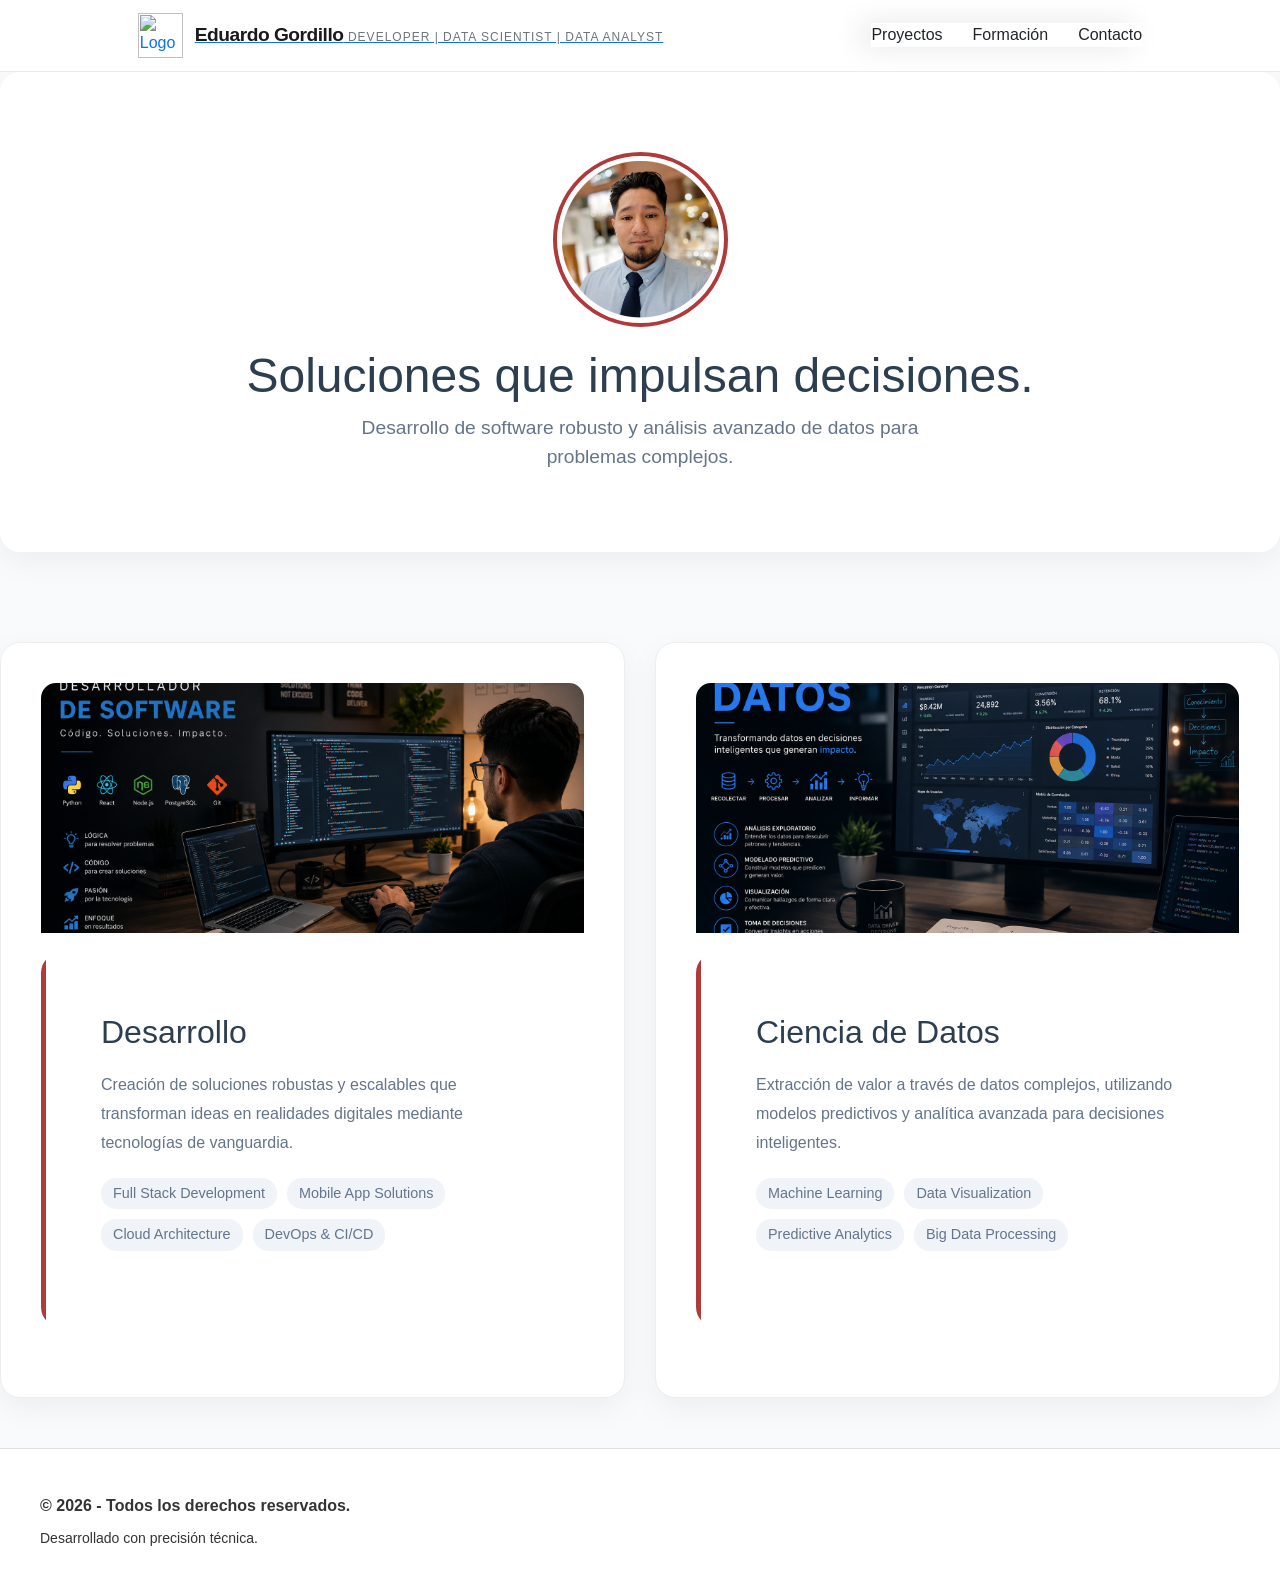
==== commit b9a9683b: "footer" ====
--- a/index.html
+++ b/index.html
@@ -15,7 +15,7 @@
 
 
   <link rel="stylesheet" href="https://cdn.jsdelivr.net/npm/swiper@11/swiper-bundle.min.css" />
-
+  <link rel="stylesheet" href="/style/footer.css">
 
   <link rel="stylesheet" href="/style/index.css">
 </head>
@@ -70,39 +70,8 @@
       </div>
     </div>
   </section>
-  <footer class="text-center text-white" style="background-color: #d0cbcb;">
-
-    <div class="container pt-4">
-
-      <section class="mb-4">
-        <a class="btn btn-link btn-floating btn-lg text-dark m-1"
-          href="https://www.facebook.com/edward.gordillo.9/?viewas=100000686899395&show_switched_toast=0&show_invite_to_follow=0&show_switched_tooltip=0&show_podcast_settings=0&show_community_transition=0&show_community_review_changes=0&show_community_rollback=0&show_follower_visibility_disclosure=0"
-          role="button" data-mdb-ripple-color="dark"><i class="fab fa-facebook-f"></i></a>
-
-
-
-
-        <a class="btn btn-link btn-floating btn-lg text-dark m-1" href="#!" role="button"
-          data-mdb-ripple-color="dark"><i class="fab fa-google"></i></a>
-
-
-        <a class="btn btn-link btn-floating btn-lg text-dark m-1" href="https://www.instagram.com/eduardo.gordillo.9/"
-          role="button" data-mdb-ripple-color="dark"><i class="fab fa-instagram"></i></a>
-
-        <a class="btn btn-link btn-floating btn-lg text-dark m-1"
-          href="https://www.linkedin.com/in/eduardo-gordillo-613478229/" role="button" data-mdb-ripple-color="dark"><i
-            class="fab fa-linkedin"></i></a>
-
-        <a class="btn btn-link btn-floating btn-lg text-dark m-1" href="https://github.com/EduardoGordillo"
-          role="button" data-mdb-ripple-color="dark"><i class="fab fa-github"></i></a>
-      </section>
-
-    </div>
-    <div class="text-center text-dark p-3" style="background-color: rgba(0, 0, 0, 0.2);">
-      © 2022 Copyright:
-      <a class="text-dark" href="#">Eduardo Gordillo</a>
-    </div>
-
+  <footer>
+   
   </footer>
   <script src="https://kit.fontawesome.com/59a418c13a.js" crossorigin="anonymous"></script>
   <script src="https://cdn.jsdelivr.net/npm/bootstrap@5.2.3/dist/js/bootstrap.bundle.min.js"
@@ -112,6 +81,7 @@
 
   <script src="https://cdn.jsdelivr.net/npm/swiper@11/swiper-bundle.min.js"></script>
   <script src="/js/header.js"></script>
+  <script src="/js/footer.js"></script>
 </body>
 
 
--- a/style/footer.css
+++ b/style/footer.css
@@ -0,0 +1,85 @@
+/* footer.css */
+:root {
+    --footer-bg: #ffffff; /* Cambia el color si prefieres fondo oscuro */
+    --footer-text: #333333;
+    --accent-color: #007bff; /* Color para los iconos sociales */
+}
+
+.main-footer {
+    background-color: var(--footer-bg);
+    padding: 40px 20px;
+    border-top: 1px solid #e0e0e0;
+    font-family: 'Segoe UI', Roboto, Helvetica, Arial, sans-serif;
+}
+
+.footer-content {
+    max-width: 1200px;
+    margin: 0 auto;
+    display: flex;
+    flex-wrap: wrap;
+    justify-content: space-between;
+    align-items: center;
+    gap: 20px;
+}
+
+.footer-info {
+    display: flex;
+    flex-direction: column;
+}
+
+.footer-info p {
+    margin: 5px 0;
+    font-size: 14px;
+    color: var(--footer-text);
+}
+
+.footer-info p:first-child {
+    font-weight: bold;
+    font-size: 16px;
+}
+
+.footer-socials {
+    display: flex;
+    gap: 15px;
+}
+
+.footer-socials a {
+    color: var(--accent-color);
+    font-size: 20px;
+    transition: transform 0.3s ease, color 0.3s ease;
+    text-decoration: none;
+}
+
+.footer-socials a:hover {
+    transform: translateY(-3px);
+    color: #0056b3;
+}
+
+/* --- RESPONSIVE DESIGN --- */
+
+/* Tablets y PCs medianos */
+@media (max-width: 768px) {
+    .footer-content {
+        flex-direction: column;
+        text-align: center;
+    }
+
+    .footer-info {
+        align-items: center;
+    }
+
+    .footer-socials {
+        justify-content: center;
+    }
+}
+
+/* Ajustes para móviles pequeños */
+@media (max-width: 480px) {
+    .main-footer {
+        padding: 30px 15px;
+    }
+    
+    .footer-info p {
+        font-size: 13px;
+    }
+}
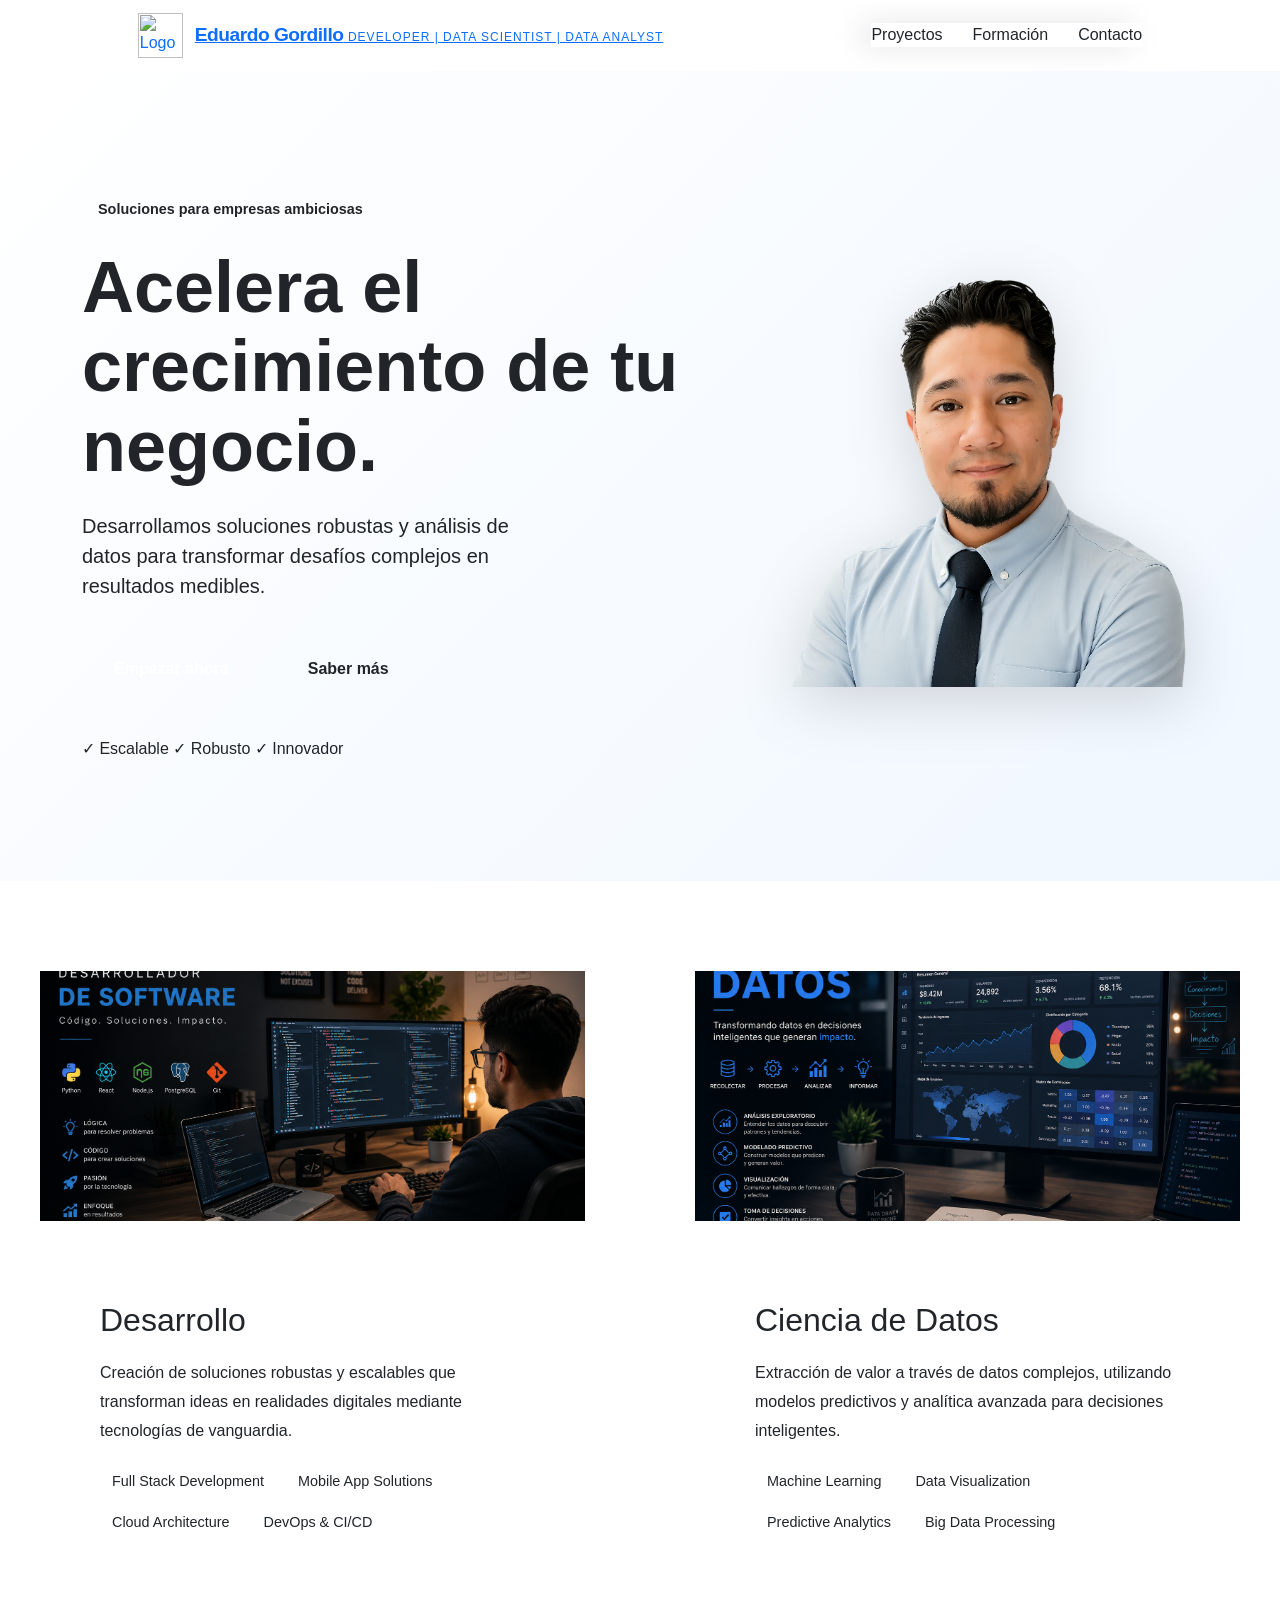
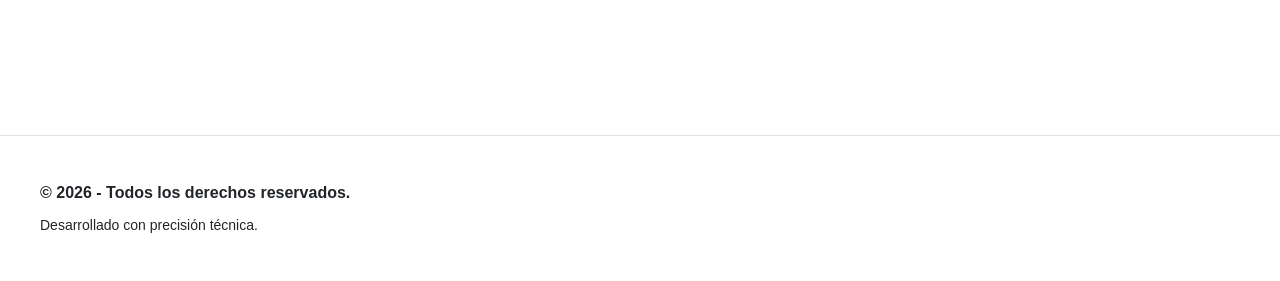
==== commit 8c6e6bbe: "hero" ====
--- a/index.html
+++ b/index.html
@@ -26,16 +26,40 @@
   </header>
   <!-- SECCIÓN HERO CON FOTO -->
   <section class="hero">
-    <div class="container">
-      <!-- Aquí va tu foto -->
-      <div class="profile-image">
-        <img src="/img/index/profile.png" alt="Eduardo Gordillo">
+  <div class="container">
+    <div class="hero-content">
+      <div class="hero-badge">Soluciones para empresas ambiciosas</div>
+      <h1 class="title-principal">
+        <span class="highlight">Acelera el</span><br>
+        crecimiento de tu<br>
+        <span class="main-text">negocio.</span>
+      </h1>
+      <p class="subtitle">Desarrollamos soluciones robustas y análisis de datos para transformar desafíos complejos en resultados medibles.</p>
+      
+      <div class="hero-cta">
+        <a href="/screens/contacto.html" class="btn-primary">Empezar ahora</a>
+        <a href="/screens/formacion.html" class="btn-secondary">Saber más</a>
       </div>
-      <h1 class="title-principal">Soluciones que impulsan decisiones.</h1>
-      <p class="subtitle">Desarrollo de software robusto y análisis avanzado de datos para problemas complejos.</p>
+      
+      <div class="hero-features">
+        <span>✓ Escalable</span>
+        <span>✓ Robusto</span>
+        <span>✓ Innovador</span>
+      </div>
     </div>
-  </section>
 
+    <div class="hero-visual">
+      <div class="abstract-shapes">
+        <div class="shape-1"></div>
+        <div class="shape-2"></div>
+        <div class="shape-3"></div>
+      </div>
+      <div class="profile-image-container">
+        <img src="/img/index/profile.png" alt="Perfil" class="main-image">
+      </div>
+    </div>
+  </div>
+</section>
   <!-- SECCIÓN DE PILARES (Las dos grandes columnas) -->
   <section class="pillars-grid">
     <!-- Sección Desarrollo -->
--- a/style/header.css
+++ b/style/header.css
@@ -1,14 +1,14 @@
 /* --- Estructura Base y Reset --- */
 .main-site-header {
     width: 100%;
-    background: rgba(255, 255, 255, 0.95); /* Un toque de transparencia */
-    backdrop-filter: blur(10px); /* Efecto de desenfoque moderno */
-    border-bottom: 1px solid rgba(0, 0, 0, 0.08);
+    background: var(--header-bg);
+    backdrop-filter: blur(var(--header-blur));
+    border-bottom: 1px solid var(--header-border);
     padding: 0.8rem 0;
-    position: sticky; /* El header se queda arriba al hacer scroll */
+    position: sticky;
     top: 0;
     z-index: 2000;
-    transition: all 0.3s ease;
+    transition: var(--transition-standard);
 }
 
 .header-top {
@@ -37,7 +37,8 @@
     font-weight: 800;
     font-size: 1.2rem;
     letter-spacing: -0.5px;
-    color: #1a1a1a;
+    color: var(--text-dark);
+    /* Cambio aquí */
     margin: 0;
 }
 
@@ -45,7 +46,8 @@
     font-size: 0.75rem;
     text-transform: uppercase;
     letter-spacing: 1px;
-    color: #6c757d;
+    color: var(--text-muted-gray);
+    /* Cambio aquí */
     margin: 0;
 }
 
@@ -59,20 +61,22 @@
 
 .nav-link {
     text-decoration: none;
-    color: #495057;
+    color: var(--nav-link-color);
+    /* Cambio aquí */
     font-weight: 600;
     font-size: 0.95rem;
     padding: 8px 12px;
     border-radius: 8px;
-    transition: all 0.3s cubic-bezier(0.4, 0, 0.2, 1);
+    transition: var(--transition-cubic);
+    /* Cambio aquí */
     position: relative;
 }
 
 /* --- Efectos de Interacción (Hover) --- */
 .nav-link:hover {
-    color: #0d6efd; /* Tu color principal */
-    background-color: rgba(13, 110, 253, 0.08); /* Fondo suave al pasar el mouse */
-    transform: translateY(-2px); /* Sutil elevación */
+    color: var(--primary-color);
+    background-color: var(--nav-link-bg-hover);
+    transform: translateY(-2px);
 }
 
 /* Línea de énfasis debajo del link (Efecto elegante) */
@@ -83,8 +87,9 @@
     left: 50%;
     width: 0;
     height: 2px;
-    background-color: #0d6efd;
-    transition: all 0.3s ease;
+    background-color: var(--nav-link-accent);
+    /* Cambio aquí */
+    transition: var(--transition-standard);
     transform: translateX(-50%);
 }
 
@@ -94,7 +99,8 @@
 
 /* Estilo de las líneas del botón (puedes ajustar el color según tu marca) */
 .menu-toggle {
-    display: none; /* Se mantiene oculto en desktop */
+    display: none;
+    /* Se mantiene oculto en desktop */
     padding: 0;
     margin: 0;
 }
@@ -104,8 +110,8 @@
     width: 30px;
     height: 24px;
     position: relative;
-    background-color: transparent; /* Eliminamos el cuadro negro */
-     transition: all 0.3s ease-in-out;
+    background-color: transparent;
+    transition: var(--transition-standard);
 }
 
 .hamburger span {
@@ -113,7 +119,8 @@
     position: relative;
     height: 3px;
     width: 100%;
-    background-color: #2d3436; /* Color sólido para las líneas sin fondo de caja */
+    background-color: var(--hamburger-line);
+    /* Cambio aquí */
     margin-bottom: 6px;
     border-radius: 2px;
 }
@@ -123,77 +130,77 @@
 }
 
 .nav-menu {
-    transition: right 0.4s cubic-bezier(0.4, 0, 0.2, 1);
+    transition: var(--transition-cubic);
+    /* Cambio aquí */
     z-index: 999;
-    box-shadow: -10px 0 30px rgba(0,0,0,0.1);
-    /* Eliminamos visibility y pointer-events aquí para evitar conflictos con la clase .active */
-}
+    box-shadow: -10px 0 30px rgba(0, 0, 0, 0.1);
+}
+
 .hamburger:hover {
-    transform: scale(1.1); /* Sutil aumento de tamaño */
+    transform: scale(1.1);
 }
 
 .hamburger:hover span {
-    filter: brightness(1.2); /* Resalta el color del gradiente/líneas al pasar el mouse */
+    filter: brightness(1.2);
 }
 
 /* Ajuste para móviles menores a 992px */
 @media (max-width: 992px) {
- .menu-toggle {
-    display: block !important;
-    position: relative;
-    z-index: 1001;
-    padding: 10px;
-    background: #000000;
-    background: radial-gradient(circle,rgba(0, 0, 0, 1) 3%, rgba(246, 231, 214, 1) 2%, rgba(255, 240, 240, 1) 50%, rgba(227, 230, 255, 1) 76%, rgba(255, 255, 255, 1) 100%);
-    border-radius: 22px;
-    color: #fff;
-    font-size: 24px;
-    text-align: center;
-    transition: all 0.5s ease-in-out;
-
-    border: none;
-    cursor: pointer;
-  }
+    .menu-toggle {
+        display: block !important;
+        position: relative;
+        z-index: 1001;
+        padding: 10px;
+        background: var(--gradient-toggle);
+        /* Cambio aquí */
+        border-radius: 22px;
+        color: #fff;
+        font-size: 24px;
+        text-align: center;
+        transition: all 0.5s ease-in-out;
+        border: none;
+        cursor: pointer;
+    }
+
     .menu-toggle.active .hamburger {
-    animation: pulseActive 1s infinite alternate;
-    background: #000000;
-    background: radial-gradient(circle,rgba(0, 0, 0, 1) 2%, rgba(246, 231, 214, 1) 4%, rgba(255, 240, 240, 1) 50%, rgba(227, 230, 255, 1) 76%, rgba(33, 237, 255, 1) 93%, rgba(0, 238, 255, 1) 100%);
-}
+        animation: pulseActive 1s infinite alternate;
+        background: var(--gradient-toggle-active);
+        
+        background: radial-gradient(circle, rgba(0, 0, 0, 1) 2%, rgba(246, 231, 214, 1) 4%, rgba(255, 240, 240, 1) 50%, rgba(227, 230, 255, 1) 76%, rgba(33, 237, 255, 1) 93%, rgba(0, 238, 255, 1) 100%);
+    }
 
     .nav-menu {
-        /* Cambiamos de 'fixed' y '100vh' a un estilo que solo cubra su contenido */
         position: fixed;
         top: 0;
-        right: -300px; /* Ajustamos el desfase inicial según el ancho esperado */
-        width: auto;    /* El menú ahora solo ocupa lo que necesiten sus links */
-        height: auto;   /* No ocupa toda la altura de la pantalla */
-        padding: 2rem;  /* Añadimos padding interno para que no esté pegado a los bordes */
-        background: #ffffff;
-        border-radius: 15px; /* Opcional: redondeamos las esquinas para un look más limpio */
+        right: -300px;
+        width: auto;
+        height: auto;
+        padding: 2rem;
+        background: var(--mobile-menu-bg);
+        border-radius: 15px;
         flex-direction: column;
         justify-content: center;
         align-items: center;
         gap: 30px;
-        transition: right 0.4s cubic-bezier(0.4, 0, 0.2, 1);
+        transition: var(--transition-cubic);
         z-index: 999;
-        box-shadow: -5px 0 20px rgba(0,0,0,0.15);
+        box-shadow: var(--shadow-header-mobile); /* Cambio aquí */
     }
 
 
     /* Cuando el menú está activo (se añade clase .active por JS) */
-    .nav-menu.active {
+     .nav-menu.active {
         display: flex;
-        right: 0 !important; /* Se despliega el menú */
-        visibility: visible; /* El menú "aparece" y se vuelve interactivo */
-        pointer-events: auto; /* Permite hacer clic en los enlaces */
-        background: #ffffff;
-         padding: 5rem;
-background: radial-gradient(circle,rgba(255, 255, 255, 1) 0%, rgba(227, 230, 255, 1) 98%, rgba(13, 110, 253, 1) 100%);
-        
+        right: 0 !important;
+        visibility: visible;
+        pointer-events: auto;
+        background: var(--gradient-nav-active); /* Cambio aquí */
+        padding: 5rem;
     }
 
     .nav-link {
-        font-size: 1.5rem; /* Aumenta tamaño para mejor experiencia táctil */
+        font-size: 1.5rem;
+        /* Aumenta tamaño para mejor experiencia táctil */
         padding: 10px 20px;
     }
 
@@ -203,35 +210,39 @@
         justify-content: space-between;
         align-items: center;
     }
+
     .menu-toggle {
         display: block !important;
         z-index: 1001;
         position: relative;
         padding: 0.5rem;
-}}
+    }
+}
 
 /* --- Animación de entrada suave --- */
 @keyframes fadeInDown {
     from {
-    opacity: 0;
-    transform: translateY(-10px);
-    }
+        opacity: 0;
+        transform: translateY(-10px);
+    }
+
     to {
-    opacity: 1;
-    transform: translateY(0);
-    }
-    }
+        opacity: 1;
+        transform: translateY(0);
+    }
+}
 
 @keyframes pulseActive {
     from {
         transform: scale(1);
     }
+
     to {
         transform: scale(1.05);
         filter: brightness(1.3);
     }
 }
+
 .main-site-header {
     animation: fadeInDown 0.6s ease forwards;
-}
-
+}
--- a/style/footer.css
+++ b/style/footer.css
@@ -1,9 +1,5 @@
 /* footer.css */
-:root {
-    --footer-bg: #ffffff; /* Cambia el color si prefieres fondo oscuro */
-    --footer-text: #333333;
-    --accent-color: #007bff; /* Color para los iconos sociales */
-}
+
 
 .main-footer {
     background-color: var(--footer-bg);
--- a/style/index.css
+++ b/style/index.css
@@ -1,3 +1,9 @@
+
+@import url(/style/base/reset.css);
+@import url(variables.css);
+/* Reset y variables básicas */
+/* style/index.css */
+
 html, body {
     max-width: 100%;
     overflow-x: hidden;
@@ -5,19 +11,11 @@
 }
 
 /* Asegurar que el contenedor principal no genere scroll lateral */
-main, .wrapper, #app { /* Ajusta estas clases según tu estructura real */
+main, .wrapper, #app {
     overflow-x: hidden;
     width: 100%;
 }
 
-/* Reset y variables básicas */
-:root {
-    --primary-color: #2c3e50; /* Azul oscuro elegante */
-    --accent-color: #b03a3a;  /* Tu rojo/marrón, pero usado con moderación */
-    --bg-light: #f8fafc;
-    --text-gray: #64748b;
-    --white: #ffffff;
-}
 
 body {
     margin: 0;
@@ -32,45 +30,31 @@
 }
 
 /* Hero Section */
-.profile-image {
-    width: 175px; /* Ajusta según tu preferencia */
-    height: 175px;
-    margin: 0 auto 20px;
-    border-radius: 50%; /* Hace la foto circular */
-    padding: 5px;
-    border: 4px solid var(--accent-color); /* Un borde con tu color corporativo */
-    overflow: hidden;
-}
-
-.profile-image img {
-    width: 100%;
-    height: 100%;
-    object-fit: cover;
-}
 
 /* Ajuste de las Tarjetas de Pilares */
 .pillars-grid {
     display: grid;
-    grid-template-columns: 1fr 1fr; /* Divide la pantalla en dos partes iguales */
+    grid-template-columns: 1fr 1fr;
     gap: 30px;
     padding: 50px 0;
 }
 
 .pillar-card {
     padding: 40px;
-    background: white;
-    border-radius: 20px;
-    box-shadow: 0 10px 30px rgba(0,0,0,0.05);
-    border: 1px solid #eee;
+    background: var(--white);
+    border-radius: var(--border-radius-lg);
+    box-shadow: var(--shadow-soft);
+    border: 1px solid var(--border-light);
     overflow: hidden;
 }
+
 .pillar-image {
     width: 100%;
-    height: 250px; /* Ajusta según la proporción que prefieras */
-    object-fit: cover; /* Asegura que la imagen llene el espacio sin deformarse */
-    border-radius: 15px 15px 0 0; /* Manteniendo la estética de las esquinas superiores */
+    height: 250px;
+    object-fit: cover;
+    border-radius: var(--border-radius-md) var(--border-radius-md) 0 0;
     display: block;
-    margin-bottom: 20px; /* Espacio entre la imagen y el bloque de contenido */
+    margin-bottom: 20px;
 }
 
 .title-large {
@@ -79,7 +63,7 @@
     margin-bottom: 20px;
 }
 
-/* Listas de tecnologías (opcional, para rellenar con contenido útil) */
+/* Listas de tecnologías */
 .tech-list {
     list-style: none;
     padding: 0;
@@ -90,34 +74,14 @@
 }
 
 .tech-list li {
-    background: #f0f4f8;
+    background: var(--tech-bg);
     padding: 5px 12px;
-    border-radius: 15px;
+    border-radius: var(--border-radius-md);
     font-size: 0.9rem;
     color: var(--text-gray);
 }
 
-.hero {
-    text-align: center;
-    padding: 80px 0;
-    background: var(--white);
-    border-radius: 20px;
-    box-shadow: 0 10px 30px rgba(0,0,0,0.05);
-    margin-bottom: 40px;
-}
-
-.title-principal {
-    font-size: 3rem;
-    color: var(--primary-color);
-    margin-bottom: 10px;
-}
-
-.subtitle {
-    font-size: 1.2rem;
-    color: var(--text-gray);
-    max-width: 600px;
-    margin: 0 auto;
-}
+
 
 /* Grid de Capacidades */
 .expertise-grid {
@@ -130,8 +94,8 @@
 .card {
     padding: 40px;
     background: var(--white);
-    border-radius: 15px;
-    border: 1px solid #e2e8f0;
+    border-radius: var(--border-radius-md);
+    border: 1px solid var(--border-color);
     transition: all 0.3s ease;
 }
 
@@ -148,7 +112,7 @@
 /* Secciones de Contenido (Desarrollo y Data) */
 .content-block {
     padding: 60px;
-    border-radius: 20px;
+    border-radius: var(--border-radius-lg);
     background: var(--white);
     margin-bottom: 30px;
     position: relative;
@@ -159,7 +123,7 @@
     content: "";
     position: absolute;
     top: 0; left: 0; width: 5px; height: 100%;
-    background: var(--accent-color); /* Una línea lateral de color para dar estilo */
+    background: var(--accent-color);
 }
 
 .content-block h2 {
@@ -178,12 +142,12 @@
 .social-bar {
     text-align: center;
     padding: 40px;
-    background: #2c3e50; /* Fondo oscuro para contraste */
-    border-radius: 15px;
+    background: var(--primary-color);
+    border-radius: var(--border-radius-md);
 }
 
 .social-bar a {
-    color: white;
+    color: var(--white);
     font-size: 1.5rem;
     margin: 0 15px;
     transition: color 0.3s;
@@ -192,8 +156,252 @@
 .social-bar a:hover {
     color: var(--accent-color);
 }
+.hero {
+    padding: 120px 0;
+    background: linear-gradient(135deg, #ffffff 0%, #f0f7ff 100%);
+    position: relative;
+    overflow: hidden;
+}
+
+.hero .container {
+    display: grid;
+    grid-template-columns: 1.2fr 0.8fr;
+    align-items: center;
+    gap: 60px;
+}
+
+.hero-badge {
+    display: inline-block;
+    padding: 8px 16px;
+    background: rgba(var(--accent-color-rgb), 0.1);
+    color: var(--accent-color);
+    border-radius: 50px;
+    font-size: 0.9rem;
+    font-weight: bold;
+    margin-bottom: 20px;
+}
+
+.title-principal {
+    font-size: 4.5rem;
+    line-height: 1.1;
+    font-weight: 800;
+    margin-bottom: 25px;
+}
+
+.title-principal .highlight {
+    color: var(--accent-color);
+}
+
+.title-principal .main-text {
+    color: var(--primary-color);
+}
+
+.subtitle {
+    font-size: 1.25rem;
+    max-width: 450px;
+    margin-bottom: 40px;
+    color: var(--text-gray);
+}
+
+.hero-cta {
+    display: flex;
+    gap: 15px;
+    margin-bottom: 40px;
+}
+
+.btn-primary {
+    padding: 16px 32px;
+    background: var(--accent-color);
+    color: white;
+    border-radius: 8px;
+    font-weight: bold;
+    text-decoration: none;
+}
+
+.btn-secondary {
+    padding: 16px 32px;
+    border: 2px solid var(--accent-color);
+    color: var(--accent-color);
+    border-radius: 8px;
+    font-weight: bold;
+    text-decoration: none;
+}
+
+/* Elementos Visuales y Formas de Fondo */
+.hero-visual {
+    position: relative;
+    display: flex;
+    justify-content: center;
+}
+
+.profile-image-container {
+    position: relative;
+    z-index: 2;
+}
+
+.main-image {
+    width: 100%;
+    max-width: 450px;
+    filter: drop-shadow(0 15px 30px rgba(0,0,0,0.15));
+}
+
+/* Estas clases crean las "manchas" de color dinámico del fondo */
+.abstract-shapes {
+    position: absolute;
+    top: 0;
+    left: 0;
+    right: 0;
+    bottom: 0;
+    z-index: 1;
+}
+
+.shape-1 {
+    position: absolute;
+    width: 400px;
+    height: 400px;
+    background: var(--accent-color);
+    opacity: 0.15;
+    border-radius: 40% 60% 70% 30% / 60% 60% 40% 40%;
+    top: -50px;
+    right: -50px;
+}
+
+.shape-2 {
+    position: absolute;
+    width: 300px;
+    height: 300px;
+    background: var(--primary-color);
+    opacity: 0.1;
+    border-radius: 50%;
+    bottom: -20px;
+    left: -30px;
+}
+
+
+
+
+
+
+
+
+/* Ajuste de las Tarjetas de Pilares */
+.pillars-grid {
+    display: grid;
+    grid-template-columns: 1fr 1fr;
+    gap: 30px;
+    padding: 50px 0;
+}
+
+.pillar-card {
+    padding: 40px;
+    background: var(--white);
+    border-radius: var(--border-radius-lg);
+    box-shadow: var(--shadow-soft);
+    border: 1px solid var(--border-light);
+    overflow: hidden;
+}
+
+.pillar-image {
+    width: 100%;
+    height: 250px;
+    object-fit: cover;
+    border-radius: var(--border-radius-md) var(--border-radius-md) 0 0;
+    display: block;
+    margin-bottom: 20px;
+}
+
+.title-large {
+    font-size: 2rem;
+    color: var(--primary-color);
+    margin-bottom: 20px;
+}
+
+/* Listas de tecnologías */
+.tech-list {
+    list-style: none;
+    padding: 0;
+    margin-top: 20px;
+    display: flex;
+    flex-wrap: wrap;
+    gap: 10px;
+}
+
+.tech-list li {
+    background: var(--tech-bg);
+    padding: 5px 12px;
+    border-radius: var(--border-radius-md);
+    font-size: 0.9rem;
+    color: var(--text-gray);
+}
+
+
+
+/* Grid de Capacidades */
+
+
+/* Secciones de Contenido (Desarrollo y Data) */
+.content-block {
+    padding: 60px;
+    border-radius: var(--border-radius-lg);
+    background: var(--white);
+    margin-bottom: 30px;
+    position: relative;
+    overflow: hidden;
+}
+
+.content-block::before {
+    content: "";
+    position: absolute;
+    top: 0; left: 0; width: 5px; height: 100%;
+    background: var(--accent-color);
+}
+
+.content-block h2 {
+    font-size: 2rem;
+    color: var(--primary-color);
+    margin-bottom: 20px;
+}
+
+.content-block p {
+    line-height: 1.8;
+    color: var(--text-gray);
+    max-width: 700px;
+}
+
+/* Footer / Social Bar */
+.social-bar {
+    text-align: center;
+    padding: 40px;
+    background: var(--primary-color);
+    border-radius: var(--border-radius-md);
+}
+
+.social-bar a {
+    color: var(--white);
+    font-size: 1.5rem;
+    margin: 0 15px;
+    transition: color 0.3s;
+}
+
+.social-bar a:hover {
+    color: var(--accent-color);
+}
+
 @media (max-width: 768px) {
     .pillars-grid {
-        grid-template-columns: 1fr; /* En el móvil, las tarjetas se ponen una debajo de otra */
+        grid-template-columns: 1fr;
+    }
+    .hero .container {
+        grid-template-columns: 1fr;
+        text-align: center;
+    }
+    .subtitle {
+        margin: 0 auto 30px;
+    }
+    .hero-cta {
+        justify-content: center;
+    }
+    .hero-visual {
+        margin-top: 40px;
     }
 }
